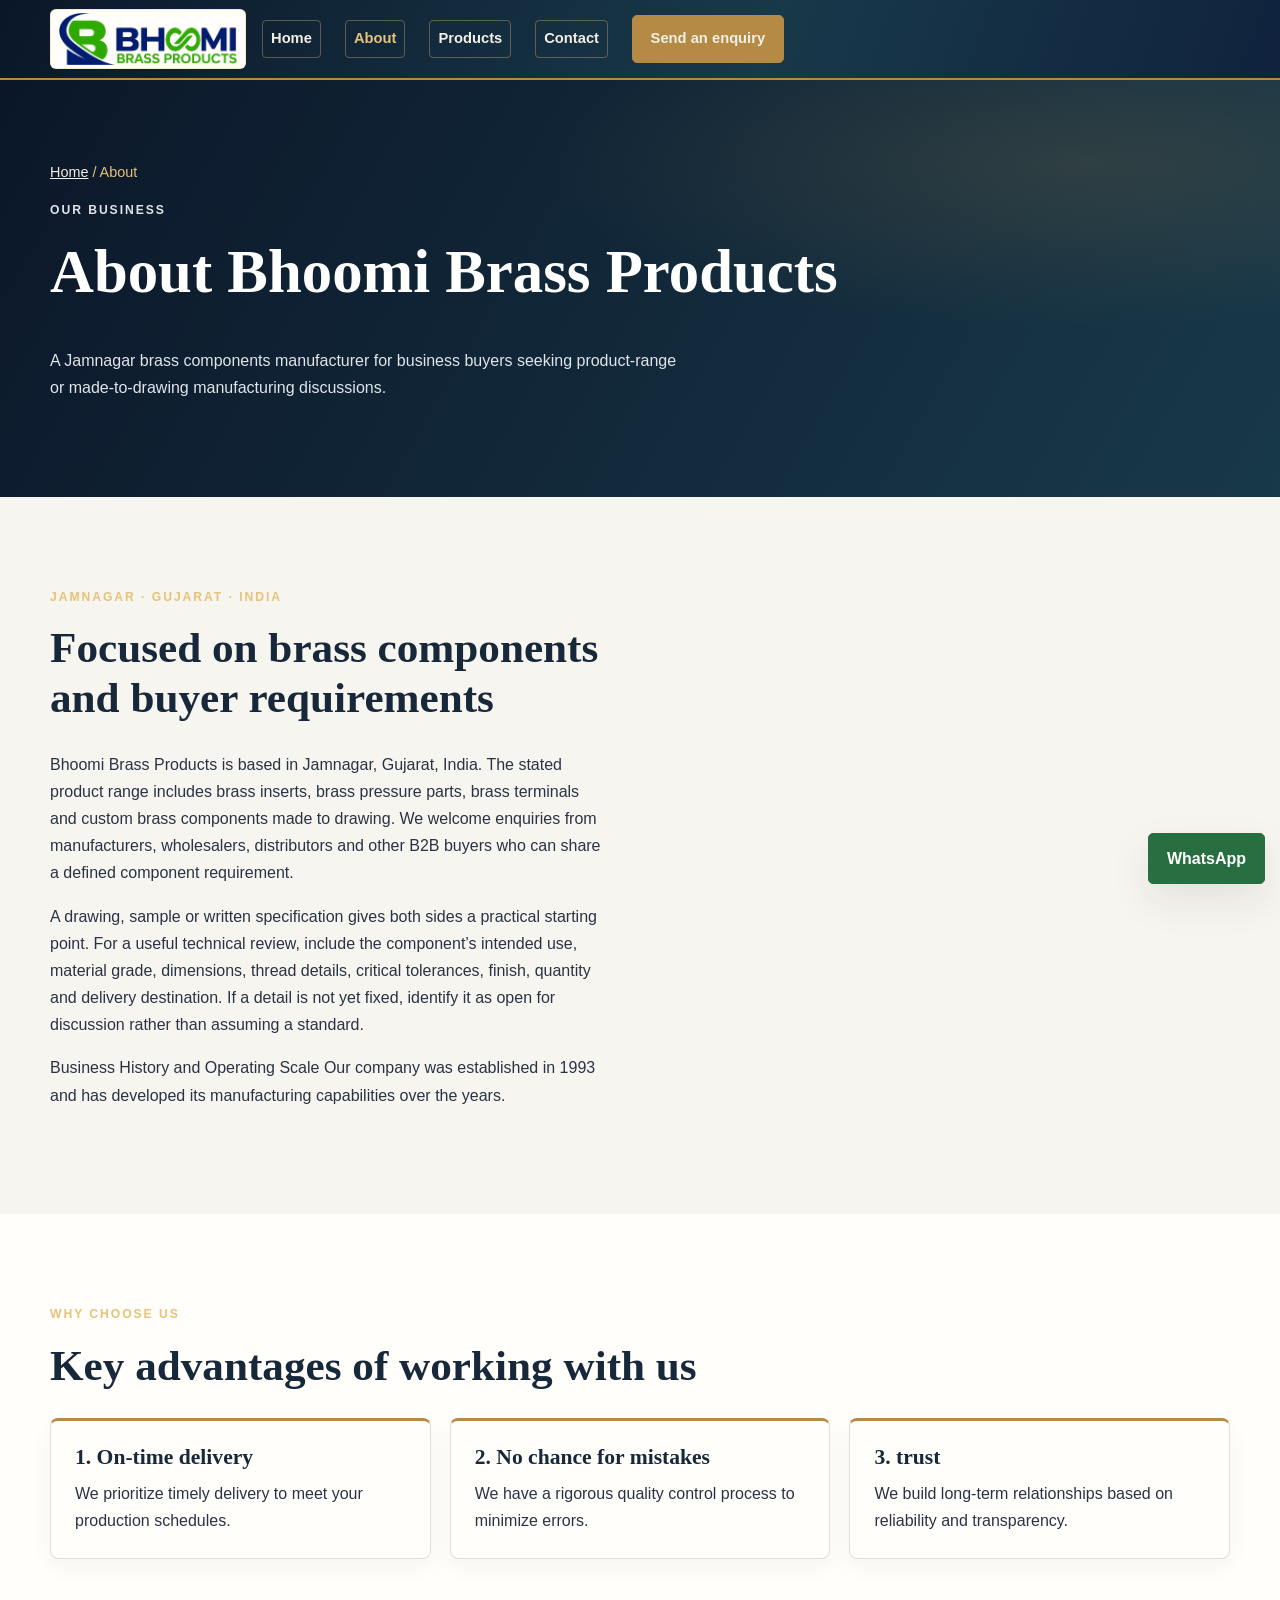
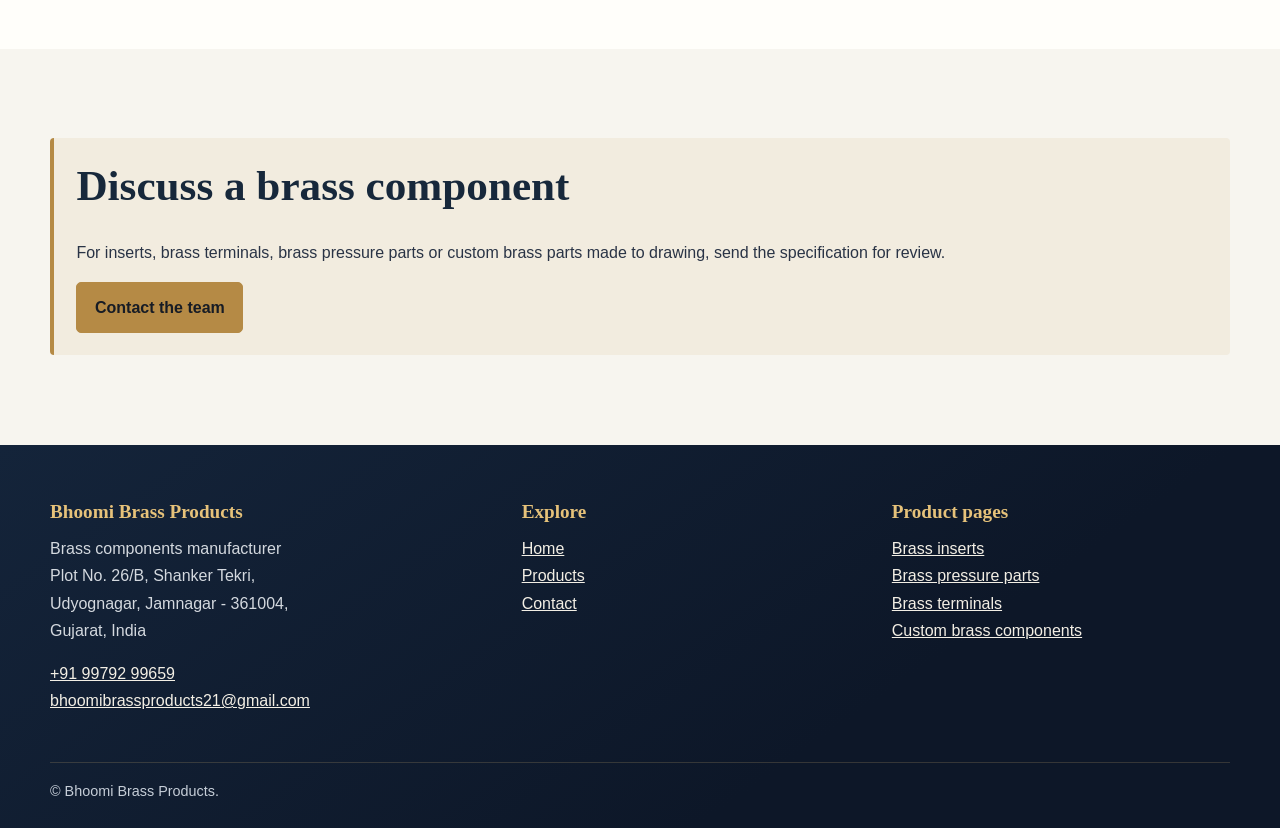
==== about/index.html @ fbcffc36 "Initial website upload" ====
<!doctype html>
<html lang="en-IN">
<head>
  <meta charset="utf-8"><meta name="viewport" content="width=device-width, initial-scale=1">
  <title>About Bhoomi Brass Products | Jamnagar Manufacturer</title>
  <meta name="description" content="Meet Bhoomi Brass Products, a Jamnagar brass components manufacturer serving B2B buyers with inserts, terminals, pressure parts and made-to-drawing components.">
  <link rel="canonical" href="https://yourdomain.com/about">
  <meta property="og:type" content="website"><meta property="og:title" content="About Bhoomi Brass Products | Jamnagar Manufacturer">
  <meta property="og:description" content="Meet Bhoomi Brass Products, a Jamnagar brass components manufacturer serving B2B buyers with inserts, terminals, pressure parts and made-to-drawing components.">
  <meta property="og:url" content="https://yourdomain.com/about"><meta property="og:image" content="https://yourdomain.com/images/bhoomi-brass-products-social.jpg"><meta property="og:image:width" content="1200"><meta property="og:image:height" content="630">
  <meta name="twitter:card" content="summary_large_image"><meta name="twitter:title" content="About Bhoomi Brass Products | Jamnagar Manufacturer"><meta name="twitter:description" content="Meet Bhoomi Brass Products, a Jamnagar brass components manufacturer serving B2B buyers with inserts, terminals, pressure parts and made-to-drawing components."><meta name="twitter:image" content="https://yourdomain.com/images/bhoomi-brass-products-social.jpg">
  <link rel="stylesheet" href="/styles.css">
  <script type="application/ld+json">{"@context":"https://schema.org","@type":"BreadcrumbList","itemListElement":[{"@type":"ListItem","position":1,"name":"Home","item":"https://yourdomain.com/"},{"@type":"ListItem","position":2,"name":"About","item":"https://yourdomain.com/about"}]}</script>
</head>
<body>
<a class="skip-link" href="#main">Skip to content</a>
<header class="site-header"><div class="wrap nav-row"><a class="logo" href="/" aria-label="Bhoomi Brass Products home"><img src="/Bhoomi-Brass-Logo.png" alt="Bhoomi Brass Products logo" width="1486" height="431"></a><details class="nav-menu" open><summary aria-label="Toggle navigation menu">Menu</summary><nav class="nav-links" aria-label="Main navigation"><a href="/">Home</a><a href="/about" aria-current="page">About</a><a href="/products">Products</a><a href="/contact">Contact</a><a class="button" href="/contact">Send an enquiry</a></nav></details></div></header>
<main id="main">
  <section class="page-head"><div class="wrap"><nav class="breadcrumbs" aria-label="Breadcrumb"><a href="/">Home</a> / About</nav><p class="eyebrow">Our business</p><h1>About Bhoomi Brass Products</h1><p>A Jamnagar brass components manufacturer for business buyers seeking product-range or made-to-drawing manufacturing discussions.</p></div></section>
  <section class="section"><div class="wrap split">
    <div><p class="eyebrow">Jamnagar · Gujarat · India</p><h2>Focused on brass components and buyer requirements</h2>
      <p>Bhoomi Brass Products is based in Jamnagar, Gujarat, India. The stated product range includes brass inserts, brass pressure parts, brass terminals and custom brass components made to drawing. We welcome enquiries from manufacturers, wholesalers, distributors and other B2B buyers who can share a defined component requirement.</p>
      <p>A drawing, sample or written specification gives both sides a practical starting point. For a useful technical review, include the component’s intended use, material grade, dimensions, thread details, critical tolerances, finish, quantity and delivery destination. If a detail is not yet fixed, identify it as open for discussion rather than assuming a standard.</p>
      <p>Business History and Operating Scale
       Our company was established in 1993 and has developed its manufacturing capabilities over the years.</p>
    </div>
    <!-- ADD PHOTO: Bhoomi Brass Products factory exterior or team in Jamnagar -->
  </div></section>
  <section class="section alt"><div class="wrap"><p class="eyebrow">Why choose us</p><h2>Key advantages of working with us</h2>
    <div class="grid">
      <article class="card"><h3>1. On-time delivery</h3><p>We prioritize timely delivery to meet your production schedules.</p></article>
      <article class="card"><h3>2. No chance for mistakes</h3><p>We have a rigorous quality control process to minimize errors.</p></article>
      <article class="card"><h3>3. trust</h3><p>We build long-term relationships based on reliability and transparency.</p></article>
    </div>
  </div></section>
  <section class="section"><div class="wrap callout"><h2>Discuss a brass component</h2><p>For inserts, brass terminals, brass pressure parts or custom brass parts made to drawing, send the specification for review.</p><a class="button" href="/contact">Contact the team</a></div></section>
</main>
<footer class="site-footer"><div class="wrap"><div class="footer-grid"><div><h2>Bhoomi Brass Products</h2><p>Brass components manufacturer<br>Plot No. 26/B, Shanker Tekri,<br>Udyognagar, Jamnagar - 361004,<br>Gujarat, India</p><p><a href="tel:+919979299659">+91 99792 99659</a><br><a href="mailto:bhoomibrassproducts21@gmail.com">bhoomibrassproducts21@gmail.com</a></p></div><div><h2>Explore</h2><p><a href="/">Home</a><br><a href="/products">Products</a><br><a href="/contact">Contact</a></p></div><div><h2>Product pages</h2><p><a href="/brass-inserts">Brass inserts</a><br><a href="/brass-pressure-parts">Brass pressure parts</a><br><a href="/brass-terminals">Brass terminals</a><br><a href="/custom-brass-components">Custom brass components</a></p></div></div><div class="copyright">© Bhoomi Brass Products.</div></div></footer><a class="button whatsapp" href="https://wa.me/919979299659" aria-label="Chat with Bhoomi Brass Products on WhatsApp">WhatsApp</a>
</body></html>
---- styles.css ----
@charset "UTF-8";
:root {
  color-scheme: light;
  --black: #101820;
  --navy: #17283b;
  --gold: #b58a45;
  --gold-light: #e6c27a;
  --ivory: #f7f5ef;
  --surface: #fffefa;
  --text: #293345;
  --muted: #596575;
  --line: #e5dfd3;
  --shadow: 0 16px 42px rgba(16, 29, 49, .09);
  font-family: Arial, Helvetica, sans-serif;
}
*, *::before, *::after { box-sizing: border-box; }
html { scroll-behavior: smooth; scroll-padding-top: 6rem; }
body { margin: 0; background: var(--ivory); color: var(--text); font: 400 1rem/1.7 Arial, Helvetica, sans-serif; }
h1, h2, h3 { margin: 0 0 .65em; color: var(--navy); font-family: Georgia, "Times New Roman", serif; font-weight: 600; line-height: 1.15; }
h1 { font-size: clamp(2.4rem, 6vw, 4.4rem); }
h2 { font-size: clamp(1.8rem, 4vw, 2.7rem); }
h3 { font-size: 1.35rem; }
p { margin: 0 0 1rem; }
a { color: inherit; }
a:hover { color: #876126; }
:focus-visible { outline: 3px solid var(--gold); outline-offset: 3px; }
.wrap { width: min(1180px, 100% - 40px); margin-inline: auto; }
.skip-link { position: absolute; z-index: 99; left: 1rem; top: -5rem; padding: .7rem 1rem; background: white; color: var(--navy); }
.skip-link:focus { top: 1rem; }
.site-header { position: sticky; z-index: 20; top: 0; border-bottom: 2px solid var(--gold); background: linear-gradient(110deg, #0b1729, #18394a 60%, #10223d); }
.nav-row { min-height: 78px; display: flex; align-items: center; justify-content: space-between; gap: 1rem; }
.logo { display: inline-flex; align-items: center; padding: 3px 8px; border: 1px solid rgba(230,194,122,.35); border-radius: 6px; background: #fffefa; }
.logo img { display: block; width: 178px; height: 52px; object-fit: contain; }
.nav-menu { position: relative; flex: 1; }
.nav-menu summary { display: none; cursor: pointer; color: var(--gold-light); font-weight: 700; list-style: none; padding: .55rem .8rem; border: 1px solid var(--gold); border-radius: 4px; }
.nav-menu summary::-webkit-details-marker { display: none; }
.nav-links { display: flex; align-items: center; gap: clamp(.8rem, 2vw, 1.5rem); }
.nav-links a { color: #f3efe5; font-size: .92rem; font-weight: 600; text-decoration: none; }
.nav-links a:not(.button) { padding: .35rem .5rem; border: 1px solid rgba(230,194,122,.35); border-radius: 4px; }
.nav-links a:hover, .nav-links a[aria-current="page"] { color: var(--gold-light); }
.button { display: inline-flex; justify-content: center; align-items: center; min-height: 46px; padding: .68rem 1.1rem; border: 1px solid var(--gold); border-radius: 5px; background: var(--gold); color: #171c25; font-weight: 700; text-decoration: none; }
.button:hover { border-color: var(--gold-light); background: var(--gold-light); color: #171c25; }
.button.dark { border-color: var(--navy); background: var(--navy); color: #fff; }
.button.dark:hover { border-color: var(--gold); background: var(--gold); color: #171c25; }
.hero { position: relative; overflow: hidden; padding: clamp(4rem, 9vw, 7rem) 0; color: white; background: radial-gradient(ellipse at 82% 25%, rgba(181,138,69,.22), transparent 35%), linear-gradient(120deg, #0b1729, #18394a 62%, #10223d); }
.hero::after { position: absolute; top: 8%; right: -9%; width: min(46vw, 520px); aspect-ratio: 1; border: 1px solid rgba(230,194,122,.2); border-radius: 50%; box-shadow: 0 0 0 35px rgba(230,194,122,.03), 0 0 0 70px rgba(230,194,122,.02); content: ""; pointer-events: none; }
.hero .wrap { position: relative; z-index: 1; }
.eyebrow { margin-bottom: 1rem; color: var(--gold-light); font-size: .76rem; font-weight: 700; letter-spacing: .16em; text-transform: uppercase; }
.hero h1 { max-width: 13ch; color: #fff; }
.hero p:not(.eyebrow) { max-width: 66ch; color: #e0e5e9; font-size: 1.08rem; }
.actions { display: flex; flex-wrap: wrap; gap: .75rem; margin-top: 1.5rem; }
.hero .button.dark { border-color: rgba(255,255,255,.55); background: transparent; color: white; }
.hero .button.dark:hover { background: white; color: var(--navy); }
.page-head { padding: clamp(3rem, 7vw, 5rem) 0; color: white; background: radial-gradient(ellipse at 85% 20%, rgba(181,138,69,.17), transparent 35%), linear-gradient(120deg,#0b1729,#18394a); }
.page-head h1 { color: white; font-size: clamp(2.3rem, 5vw, 3.8rem); }
.page-head p { max-width: 72ch; color: #e0e5e9; }
.breadcrumbs { margin: 0 0 1rem; color: #e6c27a; font-size: .9rem; }
.breadcrumbs a { color: #f3efe5; }
.section { padding: clamp(3.5rem, 7vw, 6rem) 0; }
.section.alt { background: #fffefa; }
.section-tint { background: linear-gradient(140deg,#f1eee5,#f9f8f3 60%,#eee9dc); }
.lead { max-width: 76ch; font-size: 1.08rem; }
.grid { display: grid; grid-template-columns: repeat(auto-fit, minmax(min(100%, 245px), 1fr)); gap: 1.2rem; }
.card { padding: 1.5rem; border: 1px solid var(--line); border-top: 3px solid var(--gold); border-radius: 8px; background: var(--surface); box-shadow: 0 8px 24px rgba(16,34,61,.045); }
.card h3 { margin-bottom: .6rem; }
.card p:last-child { margin-bottom: 0; }
.product-range-grid .card { display: flex; min-width: 0; flex-direction: column; }
.product-range-grid .card h2,
.product-range-grid .card h3 { overflow-wrap: anywhere; font-size: 1.5rem; }
.product-range-grid .card > a { display: inline-flex; width: fit-content; max-width: 100%; min-height: 46px; align-items: center; justify-content: center; margin-top: auto; padding: .68rem 1.1rem; border: 1px solid var(--navy); border-radius: 5px; background: var(--navy); color: #fff; font-weight: 700; line-height: 1.35; text-align: center; text-decoration: none; }
.product-range-grid .card > a:hover { border-color: var(--gold); background: var(--gold); color: #171c25; }
.split { display: grid; grid-template-columns: repeat(2, minmax(0,1fr)); gap: clamp(2rem, 6vw, 5rem); align-items: center; }
.product-image { display: block; width: 100%; height: auto; border: 1px solid var(--line); border-radius: 8px; background: white; }
.product-gallery { align-items: stretch; }
.product-gallery .card { padding: 1rem; }
.product-photo-slot { aspect-ratio: 4 / 3; border: 1px dashed #bca879; border-radius: 6px; background: linear-gradient(145deg, #f8f6f0, #eee8db); }
.product-card h3 { margin-top: 1rem; }
.product-card p { margin-bottom: 0; font-size: .92rem; }
.callout { padding: 1.4rem; border-left: 4px solid var(--gold); border-radius: 4px; background: #f2ecdf; }
.faq-list { max-width: 900px; }
.faq-list details { margin: .7rem 0; padding: 1rem 1.1rem; border: 1px solid var(--line); border-radius: 6px; background: white; }
.faq-list summary { color: var(--navy); cursor: pointer; font-weight: 700; }
.faq-list details p { margin: .75rem 0 0; }
.contact-grid { display: grid; grid-template-columns: minmax(250px,.8fr) minmax(0,1.2fr); gap: 2rem; align-items: start; }
.contact-panel, .form-panel { padding: clamp(1.3rem, 3vw, 2rem); border: 1px solid var(--line); border-radius: 8px; background: white; box-shadow: var(--shadow); }
.contact-panel address { font-style: normal; }
.contact-panel p { margin-bottom: .8rem; }
.contact-panel a { color: var(--navy); font-weight: 700; }
form { display: grid; grid-template-columns: repeat(2,minmax(0,1fr)); gap: 1rem; }
form .full { grid-column: 1 / -1; }
label { display: block; margin-bottom: .35rem; color: var(--navy); font-size: .9rem; font-weight: 700; }
input, select, textarea { width: 100%; min-height: 46px; padding: .7rem .8rem; border: 1px solid #c9cdd2; border-radius: 4px; background: #fff; color: var(--text); font: inherit; }
textarea { min-height: 140px; resize: vertical; }
input:focus, select:focus, textarea:focus { border-color: var(--gold); outline: 3px solid rgba(181,138,69,.18); }
.site-footer { padding: 3.5rem 0 1.5rem; background: linear-gradient(145deg,#14243a,#0d1728 68%); color: #d4d9df; }
.footer-grid { display: grid; grid-template-columns: 1.3fr 1fr 1fr; gap: 2rem; }
.site-footer h2 { color: var(--gold-light); font-size: 1.2rem; }
.site-footer p { color: #d4d9df; }
.site-footer a { color: #f3efe5; }
.site-footer a:hover { color: var(--gold-light); }
.copyright { margin-top: 2rem; padding-top: 1rem; border-top: 1px solid rgba(230,194,122,.18); color: #c6ced8; font-size: .9rem; }
.whatsapp { position: fixed; z-index: 15; right: 1rem; bottom: 1rem; border-color: #276f40; background: #276f40; color: white; box-shadow: var(--shadow); }
.whatsapp:hover { border-color: #1d5631; background: #1d5631; color: white; }
.notice { padding: 1rem; border: 1px solid var(--line); border-radius: 4px; background: #fffefa; }
@media (max-width: 850px) {
  .nav-links { justify-content: flex-end; flex-wrap: wrap; gap: .35rem .55rem; }
  .nav-links a { font-size: .83rem; }
  .split, .contact-grid { grid-template-columns: 1fr; }
}
@media (max-width: 600px) {
  .wrap { width: min(100% - 32px, 1180px); }
  .nav-row { min-height: 68px; flex-wrap: wrap; padding-block: .5rem; }
  .logo img { width: 145px; height: 45px; }
  .nav-menu { flex-basis: 100%; }
  .nav-links { justify-content: flex-start; gap: .35rem .5rem; }
  .nav-links a { padding: .3rem .4rem; font-size: .78rem; }
  .nav-links .button { min-height: 36px; padding: .4rem .55rem; }
  .footer-grid { grid-template-columns: 1fr 1fr; gap: 1.3rem; }
  .footer-grid > div:first-child { grid-column: 1 / -1; }
  form { grid-template-columns: 1fr; }
  form .full { grid-column: 1; }
  .whatsapp { right: .65rem; bottom: .65rem; }
}
@media (prefers-reduced-motion: reduce) {
  *, *::before, *::after { scroll-behavior: auto !important; animation-duration: .01ms !important; transition-duration: .01ms !important; }
}
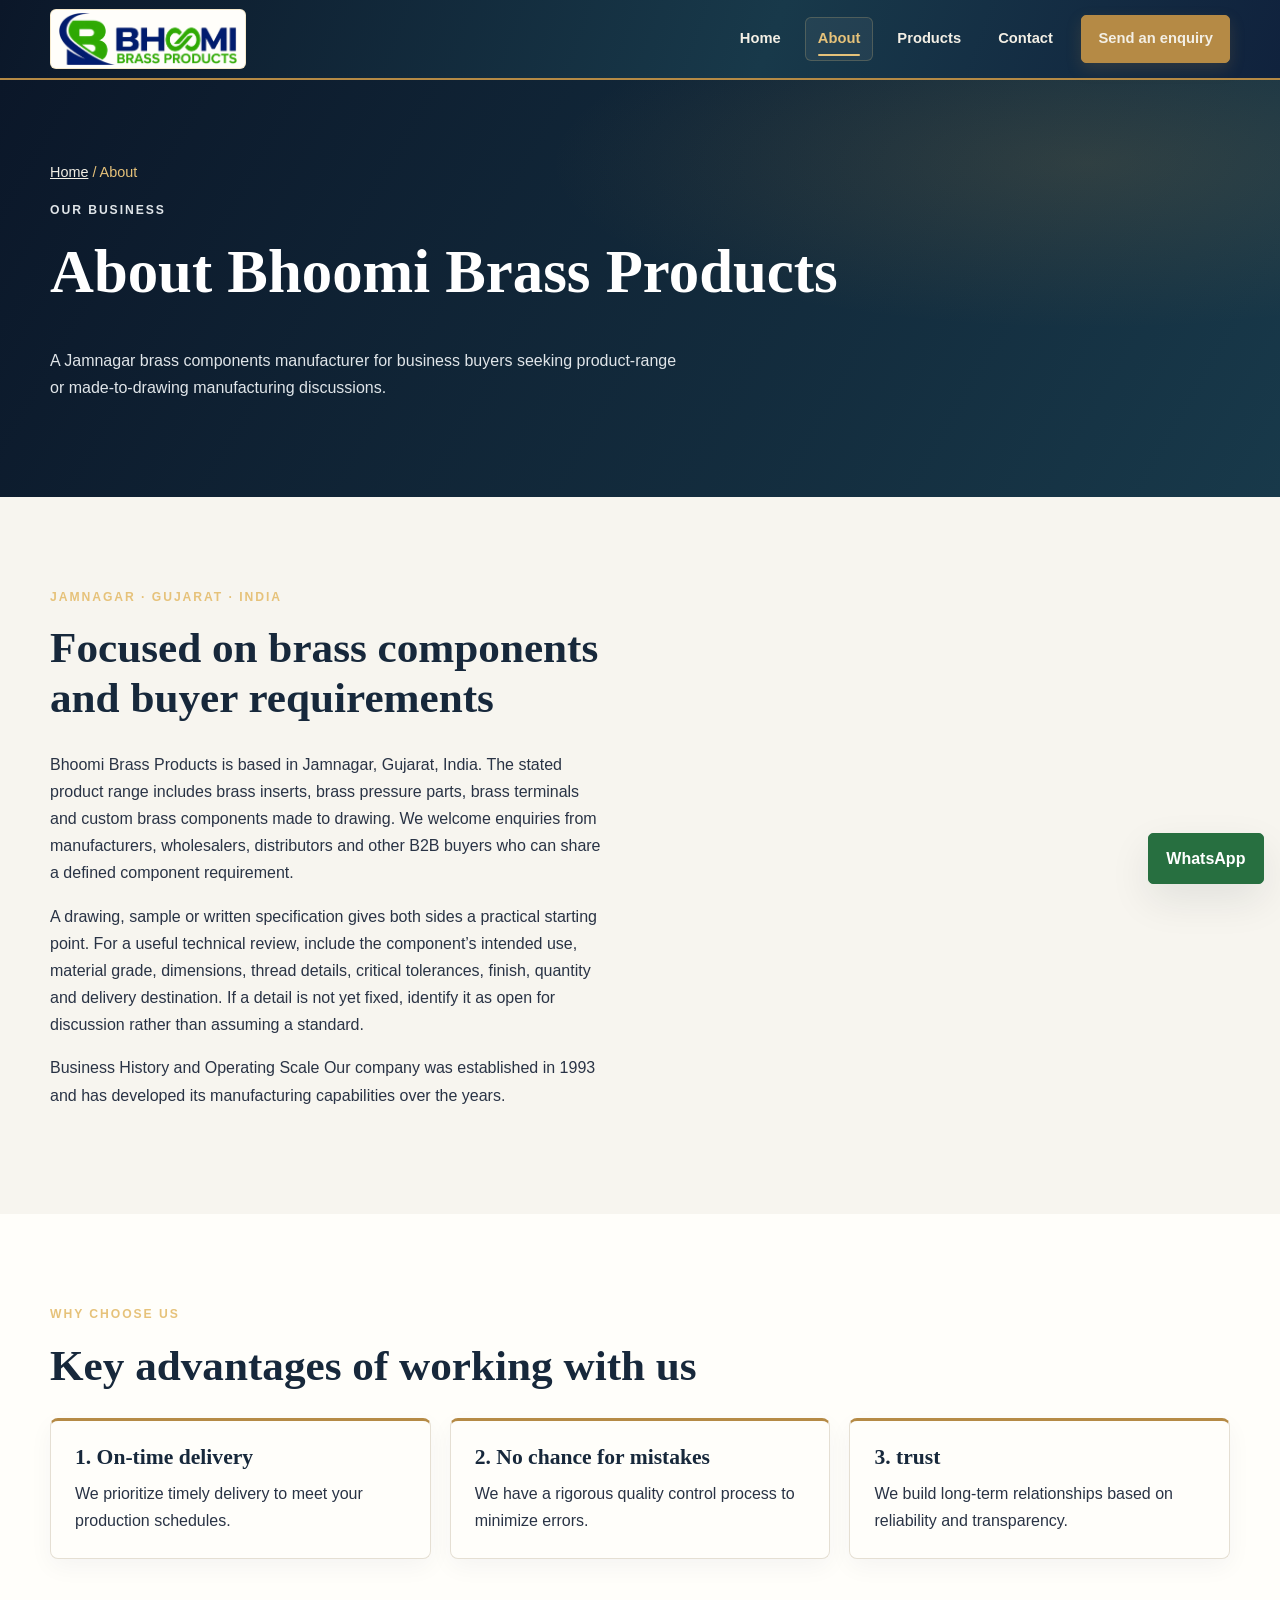
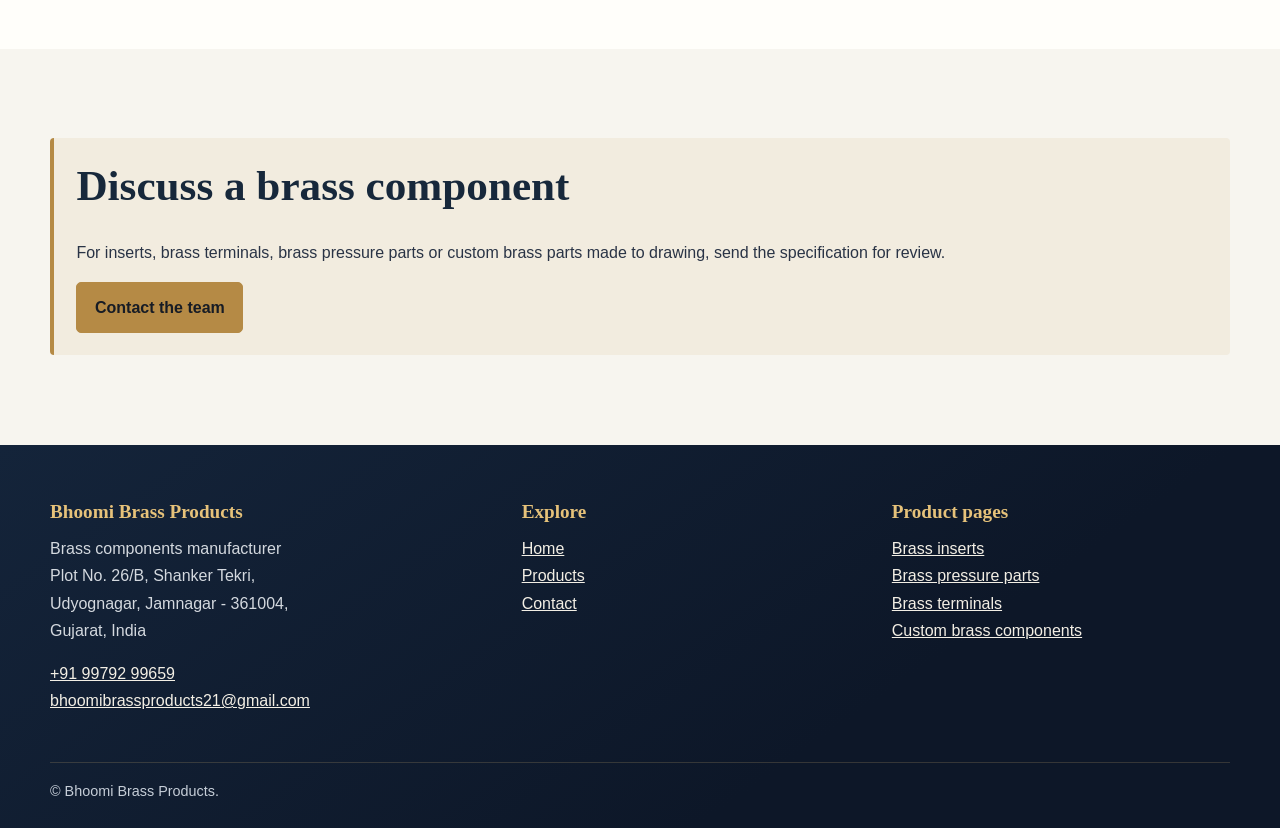
==== commit 76941ca0: "Updated website" ====
--- a/about/index.html
+++ b/about/index.html
@@ -14,7 +14,7 @@
 </head>
 <body>
 <a class="skip-link" href="#main">Skip to content</a>
-<header class="site-header"><div class="wrap nav-row"><a class="logo" href="/" aria-label="Bhoomi Brass Products home"><img src="/Bhoomi-Brass-Logo.png" alt="Bhoomi Brass Products logo" width="1486" height="431"></a><details class="nav-menu" open><summary aria-label="Toggle navigation menu">Menu</summary><nav class="nav-links" aria-label="Main navigation"><a href="/">Home</a><a href="/about" aria-current="page">About</a><a href="/products">Products</a><a href="/contact">Contact</a><a class="button" href="/contact">Send an enquiry</a></nav></details></div></header>
+<header class="site-header"><div class="wrap nav-row"><a class="logo" href="/" aria-label="Bhoomi Brass Products home"><img src="/Bhoomi-Brass-Logo.png" alt="Bhoomi Brass Products logo" width="1486" height="431"></a><nav class="nav-menu" aria-label="Main navigation"><button class="nav-menu-toggle" type="button" aria-expanded="false" aria-controls="main-navigation">Menu</button><div class="nav-links" id="main-navigation"><a href="/">Home</a><a href="/about" aria-current="page">About</a><a href="/products">Products</a><a href="/contact">Contact</a><a class="button" href="/contact">Send an enquiry</a></div></nav></div></header>
 <main id="main">
   <section class="page-head"><div class="wrap"><nav class="breadcrumbs" aria-label="Breadcrumb"><a href="/">Home</a> / About</nav><p class="eyebrow">Our business</p><h1>About Bhoomi Brass Products</h1><p>A Jamnagar brass components manufacturer for business buyers seeking product-range or made-to-drawing manufacturing discussions.</p></div></section>
   <section class="section"><div class="wrap split">
@@ -36,4 +36,4 @@
   <section class="section"><div class="wrap callout"><h2>Discuss a brass component</h2><p>For inserts, brass terminals, brass pressure parts or custom brass parts made to drawing, send the specification for review.</p><a class="button" href="/contact">Contact the team</a></div></section>
 </main>
 <footer class="site-footer"><div class="wrap"><div class="footer-grid"><div><h2>Bhoomi Brass Products</h2><p>Brass components manufacturer<br>Plot No. 26/B, Shanker Tekri,<br>Udyognagar, Jamnagar - 361004,<br>Gujarat, India</p><p><a href="tel:+919979299659">+91 99792 99659</a><br><a href="mailto:bhoomibrassproducts21@gmail.com">bhoomibrassproducts21@gmail.com</a></p></div><div><h2>Explore</h2><p><a href="/">Home</a><br><a href="/products">Products</a><br><a href="/contact">Contact</a></p></div><div><h2>Product pages</h2><p><a href="/brass-inserts">Brass inserts</a><br><a href="/brass-pressure-parts">Brass pressure parts</a><br><a href="/brass-terminals">Brass terminals</a><br><a href="/custom-brass-components">Custom brass components</a></p></div></div><div class="copyright">© Bhoomi Brass Products.</div></div></footer><a class="button whatsapp" href="https://wa.me/919979299659" aria-label="Chat with Bhoomi Brass Products on WhatsApp">WhatsApp</a>
-</body></html>
+</body><script>const menuToggle=document.querySelector(".nav-menu-toggle"),menu=document.querySelector(".nav-menu");menuToggle?.addEventListener("click",()=>{const open=menu.classList.toggle("is-open");menuToggle.setAttribute("aria-expanded",String(open))});document.addEventListener("click",event=>{if(menu&&!menu.contains(event.target)){menu.classList.remove("is-open");menuToggle?.setAttribute("aria-expanded","false")}});</script></html>
--- a/styles.css
+++ b/styles.css
@@ -28,16 +28,22 @@
 .skip-link { position: absolute; z-index: 99; left: 1rem; top: -5rem; padding: .7rem 1rem; background: white; color: var(--navy); }
 .skip-link:focus { top: 1rem; }
 .site-header { position: sticky; z-index: 20; top: 0; border-bottom: 2px solid var(--gold); background: linear-gradient(110deg, #0b1729, #18394a 60%, #10223d); }
-.nav-row { min-height: 78px; display: flex; align-items: center; justify-content: space-between; gap: 1rem; }
-.logo { display: inline-flex; align-items: center; padding: 3px 8px; border: 1px solid rgba(230,194,122,.35); border-radius: 6px; background: #fffefa; }
+.nav-row { min-height: 78px; display: flex; align-items: center; justify-content: space-between; gap: 1.25rem; }
+.logo { display: inline-flex; flex-shrink: 0; align-items: center; padding: 3px 8px; border: 1px solid rgba(230,194,122,.35); border-radius: 6px; background: #fffefa; transition: border-color .2s ease, box-shadow .2s ease; }
+.logo:hover { border-color: var(--gold-light); box-shadow: 0 6px 18px rgba(0,0,0,.12); }
 .logo img { display: block; width: 178px; height: 52px; object-fit: contain; }
 .nav-menu { position: relative; flex: 1; }
-.nav-menu summary { display: none; cursor: pointer; color: var(--gold-light); font-weight: 700; list-style: none; padding: .55rem .8rem; border: 1px solid var(--gold); border-radius: 4px; }
-.nav-menu summary::-webkit-details-marker { display: none; }
-.nav-links { display: flex; align-items: center; gap: clamp(.8rem, 2vw, 1.5rem); }
-.nav-links a { color: #f3efe5; font-size: .92rem; font-weight: 600; text-decoration: none; }
-.nav-links a:not(.button) { padding: .35rem .5rem; border: 1px solid rgba(230,194,122,.35); border-radius: 4px; }
-.nav-links a:hover, .nav-links a[aria-current="page"] { color: var(--gold-light); }
+.nav-menu-toggle { display: none; }
+.nav-links { display: flex; justify-content: flex-end; align-items: center; gap: clamp(.35rem, 1.2vw, .75rem); }
+.nav-links a { position: relative; color: #f3efe5; font-size: .92rem; font-weight: 600; text-decoration: none; transition: color .2s ease, background .2s ease, border-color .2s ease, transform .2s ease; }
+.nav-links a:not(.button) { padding: .55rem .72rem; border: 1px solid transparent; border-radius: 6px; }
+.nav-links a:not(.button)::after { position: absolute; right: .72rem; bottom: .28rem; left: .72rem; height: 2px; border-radius: 2px; background: var(--gold-light); content: ""; transform: scaleX(0); transition: transform .2s ease; }
+.nav-links a:not(.button):hover,
+.nav-links a:not(.button)[aria-current="page"] { border-color: rgba(230,194,122,.22); background: rgba(255,255,255,.06); color: var(--gold-light); }
+.nav-links a:not(.button):hover::after,
+.nav-links a:not(.button)[aria-current="page"]::after { transform: scaleX(1); }
+.nav-links .button { min-height: 42px; margin-left: .25rem; padding-inline: 1rem; box-shadow: 0 6px 16px rgba(181,138,69,.18); }
+.nav-links .button:hover { transform: translateY(-2px); }
 .button { display: inline-flex; justify-content: center; align-items: center; min-height: 46px; padding: .68rem 1.1rem; border: 1px solid var(--gold); border-radius: 5px; background: var(--gold); color: #171c25; font-weight: 700; text-decoration: none; }
 .button:hover { border-color: var(--gold-light); background: var(--gold-light); color: #171c25; }
 .button.dark { border-color: var(--navy); background: var(--navy); color: #fff; }
@@ -65,6 +71,19 @@
 .card h3 { margin-bottom: .6rem; }
 .card p:last-child { margin-bottom: 0; }
 .product-range-grid .card { display: flex; min-width: 0; flex-direction: column; }
+.product-range-grid .card,
+.product-card {
+  cursor: pointer;
+  transition: transform .28s ease, box-shadow .28s ease, border-color .28s ease;
+}
+.product-range-grid .card:hover,
+.product-range-grid .card:focus-within,
+.product-card:hover,
+.product-card:focus-within {
+  transform: translateY(-4px) scale(1.025);
+  border-color: rgba(181, 138, 69, .55);
+  box-shadow: 0 14px 34px rgba(16, 34, 61, .14);
+}
 .product-range-grid .card h2,
 .product-range-grid .card h3 { overflow-wrap: anywhere; font-size: 1.5rem; }
 .product-range-grid .card > a { display: inline-flex; width: fit-content; max-width: 100%; min-height: 46px; align-items: center; justify-content: center; margin-top: auto; padding: .68rem 1.1rem; border: 1px solid var(--navy); border-radius: 5px; background: var(--navy); color: #fff; font-weight: 700; line-height: 1.35; text-align: center; text-decoration: none; }
@@ -73,6 +92,15 @@
 .product-image { display: block; width: 100%; height: auto; border: 1px solid var(--line); border-radius: 8px; background: white; }
 .product-gallery { align-items: stretch; }
 .product-gallery .card { padding: 1rem; }
+.product-card .product-image {
+  aspect-ratio: 4 / 3;
+  object-fit: contain;
+  transition: transform .35s ease;
+}
+.product-card:hover .product-image,
+.product-card:focus-within .product-image {
+  transform: scale(1.025);
+}
 .product-photo-slot { aspect-ratio: 4 / 3; border: 1px dashed #bca879; border-radius: 6px; background: linear-gradient(145deg, #f8f6f0, #eee8db); }
 .product-card h3 { margin-top: 1rem; }
 .product-card p { margin-bottom: 0; font-size: .92rem; }
@@ -103,18 +131,54 @@
 .whatsapp:hover { border-color: #1d5631; background: #1d5631; color: white; }
 .notice { padding: 1rem; border: 1px solid var(--line); border-radius: 4px; background: #fffefa; }
 @media (max-width: 850px) {
-  .nav-links { justify-content: flex-end; flex-wrap: wrap; gap: .35rem .55rem; }
-  .nav-links a { font-size: .83rem; }
+  .nav-row { min-height: 72px; position: relative; }
+  .logo img { width: 158px; height: 46px; }
+  .nav-menu { position: static; flex: 0 1 auto; }
+  .nav-menu:not(.is-open) .nav-links { display: none; }
+  .nav-menu-toggle {
+    display: inline-flex;
+    min-height: 40px;
+    align-items: center;
+    justify-content: center;
+    gap: .45rem;
+    cursor: pointer;
+    color: var(--gold-light);
+    font-weight: 700;
+    background: transparent;
+    padding: .45rem .65rem;
+    border: 1px solid rgba(230,194,122,.65);
+    border-radius: 6px;
+    font: inherit;
+  }
+  .nav-menu-toggle::before { content: "\2630"; font-size: 1.05rem; }
+  .nav-menu-toggle[aria-expanded="true"]::before { content: "\2715"; }
+  .nav-links {
+    position: absolute;
+    z-index: 30;
+    top: calc(100% - 2px);
+    right: 0;
+    width: 190px;
+    max-width: calc(100vw - 32px);
+    display: grid;
+    justify-items: stretch;
+    gap: .15rem;
+    padding: .35rem;
+    border: 1px solid rgba(230,194,122,.35);
+    border-radius: 8px;
+    background: #10223d;
+    box-shadow: 0 12px 24px rgba(3,10,20,.24);
+  }
+  .nav-links a { width: 100%; font-size: .82rem; text-align: center; }
+  .nav-links a:not(.button) { padding: .42rem .55rem; }
+  .nav-links a:not(.button)::after { display: none; }
+  .nav-links .button { min-height: 38px; margin: .15rem 0 0; }
   .split, .contact-grid { grid-template-columns: 1fr; }
 }
 @media (max-width: 600px) {
   .wrap { width: min(100% - 32px, 1180px); }
   .nav-row { min-height: 68px; flex-wrap: wrap; padding-block: .5rem; }
   .logo img { width: 145px; height: 45px; }
-  .nav-menu { flex-basis: 100%; }
-  .nav-links { justify-content: flex-start; gap: .35rem .5rem; }
-  .nav-links a { padding: .3rem .4rem; font-size: .78rem; }
-  .nav-links .button { min-height: 36px; padding: .4rem .55rem; }
+  .nav-menu { margin-left: auto; }
   .footer-grid { grid-template-columns: 1fr 1fr; gap: 1.3rem; }
   .footer-grid > div:first-child { grid-column: 1 / -1; }
   form { grid-template-columns: 1fr; }
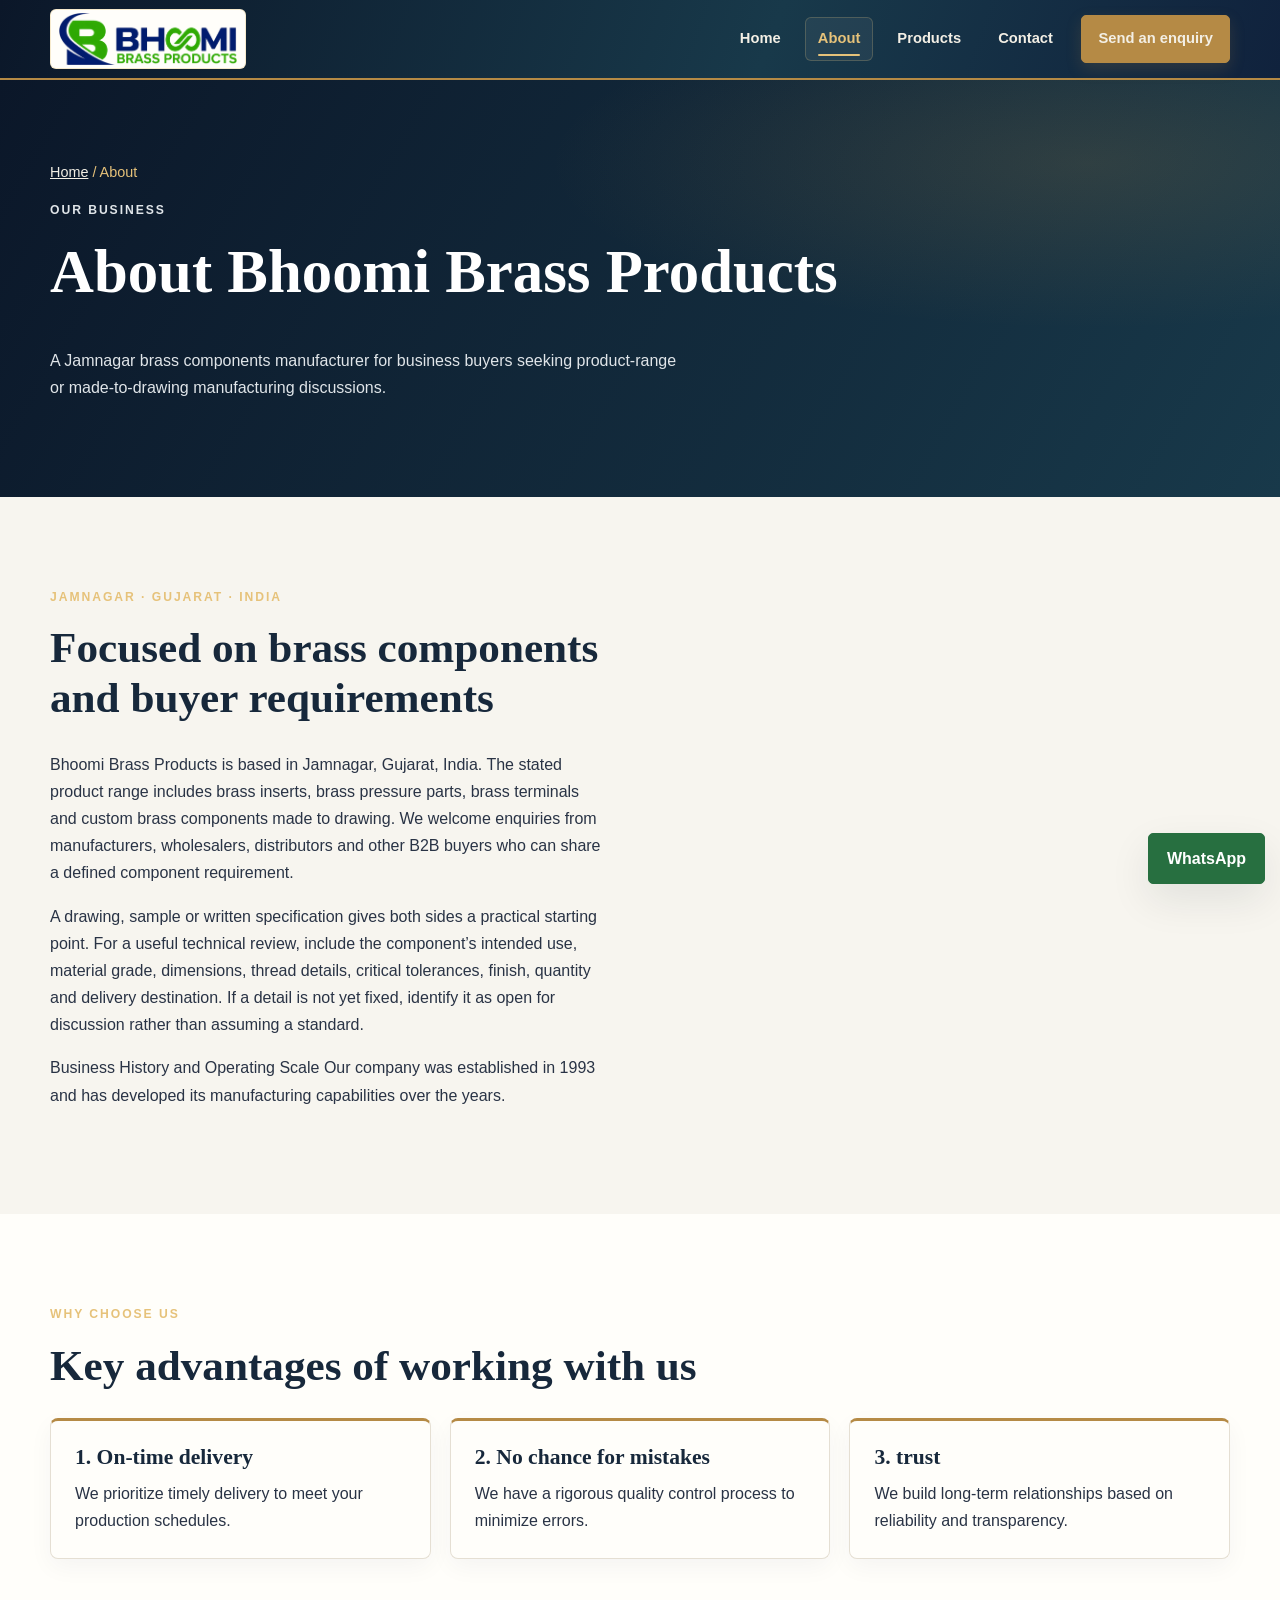
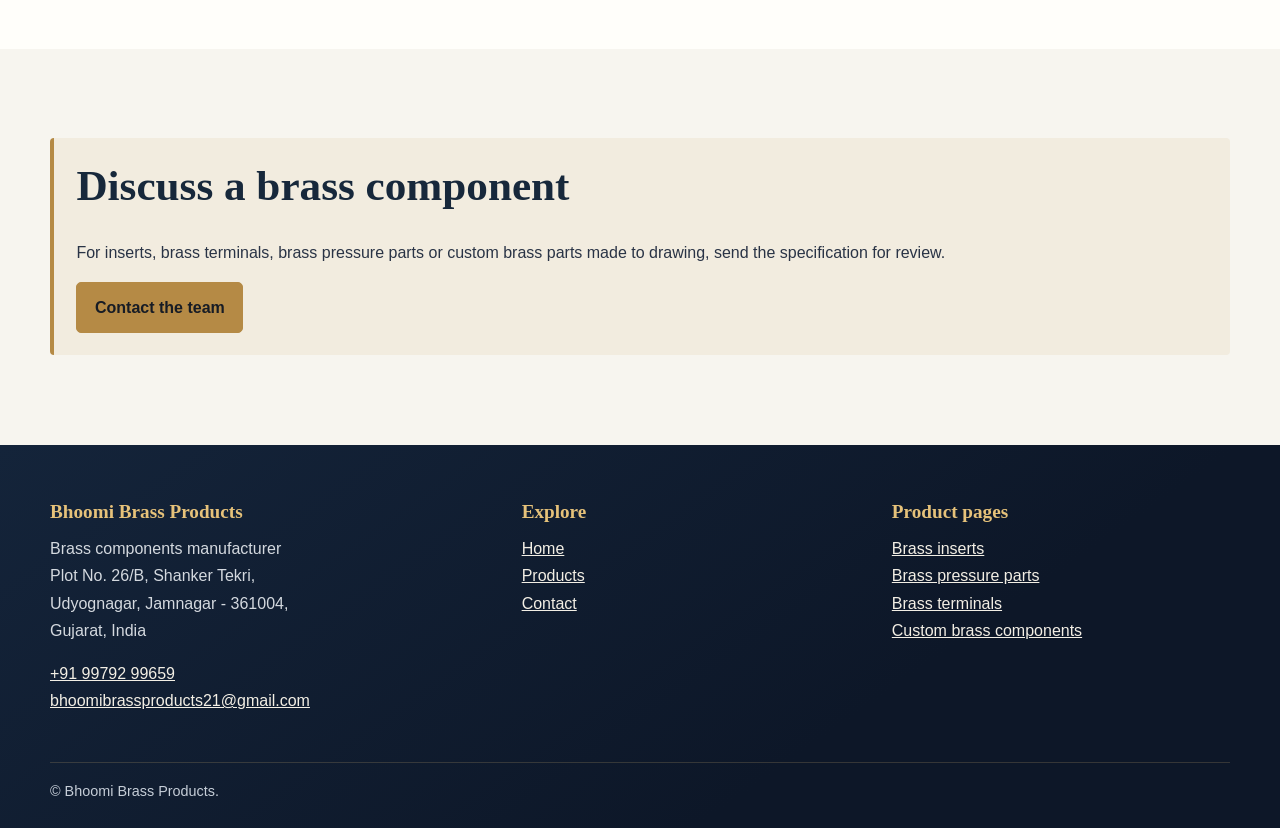
==== commit 426cbb3b: "Updated website" ====
--- a/about/index.html
+++ b/about/index.html
@@ -4,13 +4,13 @@
   <meta charset="utf-8"><meta name="viewport" content="width=device-width, initial-scale=1">
   <title>About Bhoomi Brass Products | Jamnagar Manufacturer</title>
   <meta name="description" content="Meet Bhoomi Brass Products, a Jamnagar brass components manufacturer serving B2B buyers with inserts, terminals, pressure parts and made-to-drawing components.">
-  <link rel="canonical" href="https://yourdomain.com/about">
+  <link rel="canonical" href="https://bhoomibrassproducts.com/about">
   <meta property="og:type" content="website"><meta property="og:title" content="About Bhoomi Brass Products | Jamnagar Manufacturer">
   <meta property="og:description" content="Meet Bhoomi Brass Products, a Jamnagar brass components manufacturer serving B2B buyers with inserts, terminals, pressure parts and made-to-drawing components.">
-  <meta property="og:url" content="https://yourdomain.com/about"><meta property="og:image" content="https://yourdomain.com/images/bhoomi-brass-products-social.jpg"><meta property="og:image:width" content="1200"><meta property="og:image:height" content="630">
-  <meta name="twitter:card" content="summary_large_image"><meta name="twitter:title" content="About Bhoomi Brass Products | Jamnagar Manufacturer"><meta name="twitter:description" content="Meet Bhoomi Brass Products, a Jamnagar brass components manufacturer serving B2B buyers with inserts, terminals, pressure parts and made-to-drawing components."><meta name="twitter:image" content="https://yourdomain.com/images/bhoomi-brass-products-social.jpg">
+  <meta property="og:url" content="https://bhoomibrassproducts.com/about"><meta property="og:image" content="https://bhoomibrassproducts.com/images/bhoomi-brass-products-social.jpg"><meta property="og:image:width" content="1200"><meta property="og:image:height" content="630">
+  <meta name="twitter:card" content="summary_large_image"><meta name="twitter:title" content="About Bhoomi Brass Products | Jamnagar Manufacturer"><meta name="twitter:description" content="Meet Bhoomi Brass Products, a Jamnagar brass components manufacturer serving B2B buyers with inserts, terminals, pressure parts and made-to-drawing components."><meta name="twitter:image" content="https://bhoomibrassproducts.com/images/bhoomi-brass-products-social.jpg">
   <link rel="stylesheet" href="/styles.css">
-  <script type="application/ld+json">{"@context":"https://schema.org","@type":"BreadcrumbList","itemListElement":[{"@type":"ListItem","position":1,"name":"Home","item":"https://yourdomain.com/"},{"@type":"ListItem","position":2,"name":"About","item":"https://yourdomain.com/about"}]}</script>
+  <script type="application/ld+json">{"@context":"https://schema.org","@type":"BreadcrumbList","itemListElement":[{"@type":"ListItem","position":1,"name":"Home","item":"https://bhoomibrassproducts.com/"},{"@type":"ListItem","position":2,"name":"About","item":"https://bhoomibrassproducts.com/about"}]}</script>
 </head>
 <body>
 <a class="skip-link" href="#main">Skip to content</a>
